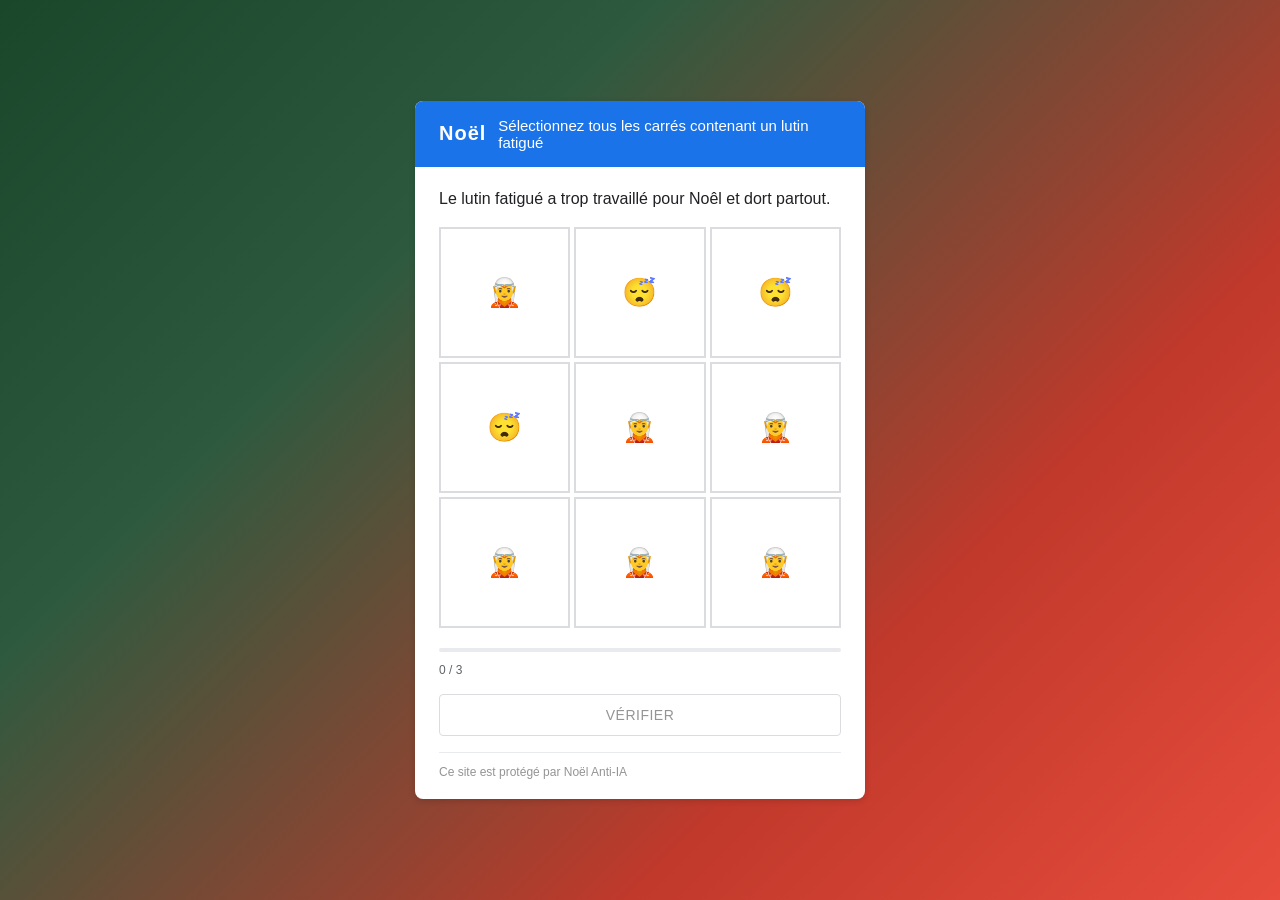
==== index.html @ 9c688a72 "base game" ====
<!DOCTYPE html>
<html lang="fr">
<head>
    <meta charset="UTF-8">
    <meta name="viewport" content="width=device-width, initial-scale=1.0">
    <title>Vérification de sécurité - Noël Anti-IA</title>
    <link rel="stylesheet" href="css/style.css">
</head>
<body>
    <div class="captcha-wrapper">
        <div class="captcha-card" id="captchaCard">
            <div class="captcha-header">
                <span class="captcha-logo">Noël</span>
                <span class="captcha-title" id="captchaTitle">Vérification de sécurité</span>
            </div>
            <div class="captcha-body">
                <div class="captcha-subtitle" id="captchaSubtitle"></div>
                <div class="captcha-content" id="captchaContent"></div>
            </div>
            <div class="captcha-footer">
                <div class="captcha-progress" id="captchaProgress">
                    <div class="progress-bar" id="progressBar">
                        <div class="progress-fill" id="progressFill"></div>
                    </div>
                    <span class="progress-text" id="progressText"></span>
                </div>
                <button class="captcha-verify-btn" id="verifyBtn" disabled>VÉRIFIER</button>
                <div class="captcha-recaptcha-branding">
                    <span>Ce site est protégé par Noël Anti-IA</span>
                </div>
            </div>
        </div>
        <div class="final-screen" id="finalScreen">
            <div class="final-card">
                <div class="final-icon">🎄</div>
                <h1 class="final-title">Vérification réussie !</h1>
                <p class="final-message">L'année dernière, beaucoup de gens ont utilisé l'IA pour répondre aux énigmes. J'ai donc mis un anti-IA !</p>
                <div class="riddle-placeholder">
                    <h2>🎅 Énigme de Noël 🎅</h2>
                    <p class="riddle-text">[L'énigme secrète apparaîtra ici]</p>
                    <textarea class="riddle-answer" placeholder="Votre réponse..." rows="3"></textarea>
                    <button class="riddle-submit-btn" id="riddleSubmitBtn">Soumettre</button>
                    <div class="riddle-feedback" id="riddleFeedback"></div>
                </div>
            </div>
        </div>
    </div>
    <script type="module" src="js/engine.js"></script>
</body>
</html>
---- css/style.css ----
* {
    margin: 0;
    padding: 0;
    box-sizing: border-box;
}

body {
    font-family: 'Roboto', 'Arial', sans-serif;
    background: linear-gradient(135deg, #1a472a 0%, #2d5a3f 30%, #c0392b 70%, #e74c3c 100%);
    min-height: 100vh;
    display: flex;
    justify-content: center;
    align-items: center;
    padding: 20px;
}

.captcha-wrapper {
    width: 100%;
    max-width: 450px;
    position: relative;
}

.captcha-card {
    background: #fff;
    border-radius: 8px;
    box-shadow: 0 2px 6px rgba(0, 0, 0, 0.15);
    overflow: hidden;
    transition: transform 0.3s ease, opacity 0.3s ease;
}

.captcha-card.shake {
    animation: shake 0.5s ease-in-out;
}

.captcha-card.success {
    animation: successPulse 0.6s ease-in-out;
}

.captcha-header {
    background: #1a73e8;
    color: #fff;
    padding: 16px 24px;
    display: flex;
    align-items: center;
    gap: 12px;
}

.captcha-logo {
    font-size: 20px;
    font-weight: 700;
    letter-spacing: 1px;
}

.captcha-title {
    font-size: 15px;
    font-weight: 400;
    flex: 1;
}

.captcha-body {
    padding: 20px 24px;
}

.captcha-subtitle {
    font-size: 16px;
    color: #202124;
    margin-bottom: 16px;
    line-height: 1.5;
}

.captcha-content {
    min-height: 100px;
}

.captcha-footer {
    padding: 0 24px 20px;
}

.captcha-progress {
    margin-bottom: 16px;
}

.progress-bar {
    width: 100%;
    height: 4px;
    background: #e8eaed;
    border-radius: 2px;
    overflow: hidden;
    margin-bottom: 8px;
}

.progress-fill {
    height: 100%;
    background: #1a73e8;
    border-radius: 2px;
    transition: width 0.4s ease;
    width: 0%;
}

.progress-text {
    font-size: 12px;
    color: #5f6368;
}

.captcha-verify-btn {
    width: 100%;
    padding: 12px 16px;
    background: #fff;
    border: 1px solid #dadce0;
    border-radius: 4px;
    font-size: 14px;
    font-weight: 500;
    color: #3c4043;
    cursor: pointer;
    transition: all 0.2s ease;
    text-transform: uppercase;
    letter-spacing: 0.5px;
}

.captcha-verify-btn:hover:not(:disabled) {
    background: #f8f9fa;
    box-shadow: 0 1px 6px rgba(32, 33, 36, 0.28);
}

.captcha-verify-btn:disabled {
    color: #949494;
    cursor: not-allowed;
}

.captcha-verify-btn.success-state {
    background: #1a73e8;
    color: #fff;
    border-color: #1a73e8;
}

.captcha-recaptcha-branding {
    margin-top: 16px;
    padding-top: 12px;
    border-top: 1px solid #e8eaed;
    display: flex;
    justify-content: space-between;
    align-items: center;
}

.captcha-recaptcha-branding span {
    font-size: 12px;
    color: #949494;
}

.error-message {
    background: #fce8e6;
    color: #d93025;
    padding: 12px 16px;
    border-radius: 4px;
    margin-top: 12px;
    font-size: 14px;
    animation: fadeIn 0.3s ease;
    border-left: 4px solid #d93025;
}

.success-message {
    background: #e8f5e9;
    color: #2e7d32;
    padding: 12px 16px;
    border-radius: 4px;
    margin-top: 12px;
    font-size: 14px;
    animation: fadeIn 0.3s ease;
    border-left: 4px solid #2e7d32;
    display: flex;
    align-items: center;
    gap: 8px;
}

.success-message::before {
    content: "\2714";
    font-size: 18px;
    font-weight: bold;
}

@keyframes shake {
    0%, 100% { transform: translateX(0); }
    10%, 30%, 50%, 70%, 90% { transform: translateX(-5px); }
    20%, 40%, 60%, 80% { transform: translateX(5px); }
}

@keyframes successPulse {
    0% { transform: scale(1); }
    30% { transform: scale(1.03); }
    60% { transform: scale(0.98); }
    100% { transform: scale(1); }
}

@keyframes fadeIn {
    from { opacity: 0; transform: translateY(-5px); }
    to { opacity: 1; transform: translateY(0); }
}

@keyframes fadeInUp {
    from { opacity: 0; transform: translateY(20px); }
    to { opacity: 1; transform: translateY(0); }
}

/* Checkbox styling */
.captcha-checkbox-container {
    display: flex;
    align-items: center;
    gap: 12px;
    padding: 16px;
    border: 2px solid #dadce0;
    border-radius: 4px;
    cursor: pointer;
    transition: border-color 0.2s ease;
}

.captcha-checkbox-container:hover {
    border-color: #1a73e8;
}

.captcha-checkbox {
    width: 24px;
    height: 24px;
    border: 2px solid #c1c1c1;
    border-radius: 4px;
    background: #fff;
    display: flex;
    align-items: center;
    justify-content: center;
    flex-shrink: 0;
    transition: all 0.2s ease;
}

.captcha-checkbox.checked {
    background: #1a73e8;
    border-color: #1a73e8;
}

.captcha-checkbox.checked::after {
    content: "\2714";
    color: #fff;
    font-size: 16px;
    font-weight: bold;
}

.captcha-checkbox-label {
    font-size: 14px;
    color: #202124;
    user-select: none;
}

/* Grid selection */
.captcha-grid {
    display: grid;
    grid-template-columns: repeat(3, 1fr);
    gap: 4px;
    margin-top: 16px;
}

.captcha-grid-item {
    aspect-ratio: 1;
    border: 2px solid #dadce0;
    cursor: pointer;
    display: flex;
    align-items: center;
    justify-content: center;
    font-size: 28px;
    transition: all 0.2s ease;
    background: #fff;
    user-select: none;
}

.captcha-grid-item:hover {
    border-color: #1a73e8;
    background: #f0f7ff;
}

.captcha-grid-item.selected {
    border-color: #1a73e8;
    background: #e8f0fe;
}

.captcha-grid-item.selected::after {
    content: "\2714";
    position: absolute;
    top: 2px;
    right: 4px;
    font-size: 14px;
    color: #1a73e8;
    font-weight: bold;
}

.captcha-grid-item {
    position: relative;
}

/* Slider */
.captcha-slider-container {
    padding: 20px 0;
}

.captcha-slider-track {
    position: relative;
    height: 40px;
    background: #e8eaed;
    border-radius: 24px;
    margin: 16px 0;
    overflow: hidden;
}

.captcha-slider-fill {
    height: 100%;
    background: linear-gradient(90deg, #1a73e8, #4285f4);
    border-radius: 24px;
    width: 0%;
    transition: width 0.1s ease;
}

.captcha-slider-text {
    position: absolute;
    top: 50%;
    left: 50%;
    transform: translate(-50%, -50%);
    font-size: 14px;
    color: #5f6368;
    pointer-events: none;
    white-space: nowrap;
}

.captcha-slider-thumb {
    position: absolute;
    top: 2px;
    left: 0;
    width: 36px;
    height: 36px;
    background: #fff;
    border: 2px solid #dadce0;
    border-radius: 50%;
    cursor: grab;
    display: flex;
    align-items: center;
    justify-content: center;
    font-size: 16px;
    box-shadow: 0 1px 4px rgba(0, 0, 0, 0.15);
    transition: border-color 0.2s ease, transform 0.1s ease;
    user-select: none;
}

.captcha-slider-thumb:hover {
    border-color: #1a73e8;
    transform: scale(1.1);
}

.captcha-slider-thumb:active {
    cursor: grabbing;
}

.captcha-slider-thumb::after {
    content: "\2192";
    color: #5f6368;
    font-size: 18px;
}

/* Text input */
.captcha-text-input {
    width: 100%;
    padding: 12px 16px;
    border: 1px solid #dadce0;
    border-radius: 4px;
    font-size: 14px;
    font-family: inherit;
    transition: border-color 0.2s ease, box-shadow 0.2s ease;
    margin-top: 16px;
}

.captcha-text-input:focus {
    outline: none;
    border-color: #1a73e8;
    box-shadow: 0 0 0 2px rgba(26, 115, 232, 0.2);
}

/* Final screen */
.final-screen {
    display: none;
    animation: fadeInUp 0.6s ease;
}

.final-screen.visible {
    display: block;
}

.final-card {
    background: #fff;
    border-radius: 12px;
    padding: 40px 32px;
    text-align: center;
    box-shadow: 0 4px 12px rgba(0, 0, 0, 0.2);
}

.final-icon {
    font-size: 64px;
    margin-bottom: 16px;
}

.final-title {
    font-size: 24px;
    color: #2e7d32;
    margin-bottom: 16px;
}

.final-message {
    font-size: 16px;
    color: #333;
    line-height: 1.6;
    margin-bottom: 24px;
}

.riddle-placeholder {
    background: #f8f9fa;
    border-radius: 8px;
    padding: 24px;
    margin-top: 24px;
}

.riddle-placeholder h2 {
    font-size: 20px;
    color: #c0392b;
    margin-bottom: 16px;
}

.riddle-text {
    font-size: 16px;
    color: #333;
    font-style: italic;
    margin-bottom: 16px;
    padding: 16px;
    background: #fff;
    border-radius: 4px;
    border-left: 4px solid #c0392b;
}

.riddle-answer {
    width: 100%;
    padding: 12px;
    border: 1px solid #dadce0;
    border-radius: 4px;
    font-size: 14px;
    font-family: inherit;
    resize: vertical;
    margin-bottom: 12px;
}

.riddle-answer:focus {
    outline: none;
    border-color: #1a73e8;
    box-shadow: 0 0 0 2px rgba(26, 115, 232, 0.2);
}

.riddle-submit-btn {
    padding: 12px 24px;
    background: #c0392b;
    color: #fff;
    border: none;
    border-radius: 4px;
    font-size: 14px;
    font-weight: 500;
    cursor: pointer;
    transition: background 0.2s ease;
}

.riddle-submit-btn:hover {
    background: #a93226;
}

.riddle-feedback {
    margin-top: 12px;
    font-size: 14px;
    min-height: 20px;
}

/* Canvas styling */
.captcha-canvas-container {
    margin-top: 16px;
    display: flex;
    justify-content: center;
}

.captcha-canvas-container canvas {
    border: 2px solid #dadce0;
    border-radius: 4px;
    cursor: pointer;
    max-width: 100%;
}

/* Responsive */
@media (max-width: 480px) {
    body {
        padding: 10px;
        align-items: flex-start;
        padding-top: 20px;
    }

    .captcha-header {
        padding: 12px 16px;
    }

    .captcha-logo {
        font-size: 16px;
    }

    .captcha-title {
        font-size: 13px;
    }

    .captcha-body {
        padding: 16px;
    }

    .captcha-subtitle {
        font-size: 14px;
    }

    .captcha-footer {
        padding: 0 16px 16px;
    }

    .final-card {
        padding: 24px 16px;
    }
}

/* Loading spinner */
.loading-spinner {
    display: flex;
    justify-content: center;
    align-items: center;
    padding: 40px;
}

.loading-spinner::after {
    content: "";
    width: 40px;
    height: 40px;
    border: 4px solid #e8eaed;
    border-top-color: #1a73e8;
    border-radius: 50%;
    animation: spin 0.8s linear infinite;
}

@keyframes spin {
    to { transform: rotate(360deg); }
}

/* Confetti */
.confetti-container {
    position: fixed;
    top: 0;
    left: 0;
    width: 100%;
    height: 100%;
    pointer-events: none;
    z-index: 1000;
}

.confetti-piece {
    position: absolute;
    width: 10px;
    height: 10px;
    top: -10px;
    animation: confettiFall 3s ease-out forwards;
}

@keyframes confettiFall {
    0% {
        transform: translateY(0) rotate(0deg);
        opacity: 1;
    }
    100% {
        transform: translateY(100vh) rotate(720deg);
        opacity: 0;
    }
}

/* Level 3 - Sniper Ferdinando */
.level3-game-container {
    position: relative;
    width: 100%;
    margin-top: 16px;
}

.level3-timer-bar {
    position: relative;
    width: 100%;
    height: 8px;
    background: #e8eaed;
    border-radius: 4px;
    margin-bottom: 12px;
    overflow: hidden;
}

.level3-timer-fill {
    height: 100%;
    background: #2e7d32;
    border-radius: 4px;
    transition: width 1s linear, background 0.3s ease;
    width: 100%;
}

.level3-timer-warning {
    background: #f9a825;
}

.level3-timer-critical {
    background: #d93025;
    animation: timerPulse 0.5s ease-in-out infinite;
}

@keyframes timerPulse {
    0%, 100% { opacity: 1; }
    50% { opacity: 0.5; }
}

.level3-timer-text {
    position: absolute;
    top: -24px;
    right: 0;
    font-size: 12px;
    font-weight: bold;
    color: #5f6368;
}

.level3-image-wrapper {
    position: relative;
    width: 100%;
    height: 350px;
    overflow: hidden;
    border: 2px solid #dadce0;
    border-radius: 4px;
    cursor: none;
    user-select: none;
    -webkit-user-select: none;
}

.level3-waldo-bg {
    width: 100%;
    height: 100%;
    object-fit: cover;
    position: absolute;
    top: 0;
    left: 0;
    transform-origin: center center;
    transition: transform 0.1s ease-out;
}

.level3-ferdinand {
    position: absolute;
    top: 0;
    left: 0;
    transform-origin: center center;
    pointer-events: none;
    z-index: 5;
}

.level3-scope-cursor {
    position: absolute;
    width: 100px;
    height: 100px;
    pointer-events: none;
    z-index: 10;
    transform: translate(-50%, -50%);
    background: radial-gradient(circle, transparent 48px, rgba(255, 0, 0, 0.3) 49px, rgba(255, 0, 0, 0.6) 50px, transparent 51px);
    border: 2px solid rgba(255, 0, 0, 0.8);
    border-radius: 50%;
    transition: none;
}

.level3-scope-cursor::before {
    content: '';
    position: absolute;
    top: 50%;
    left: -1000px;
    right: -1000px;
    height: 1px;
    background: rgba(255, 0, 0, 0.5);
    transform: translateY(-0.5px);
}

.level3-scope-cursor::after {
    content: '';
    position: absolute;
    left: 50%;
    top: -1000px;
    bottom: -1000px;
    width: 1px;
    background: rgba(255, 0, 0, 0.5);
    transform: translateX(-0.5px);
}

.level3-scope-dot {
    position: absolute;
    top: 50%;
    left: 50%;
    width: 4px;
    height: 4px;
    background: #ff0000;
    border-radius: 50%;
    transform: translate(-50%, -50%);
    z-index: 11;
    pointer-events: none;
}

.level3-instructions {
    margin-top: 8px;
    font-size: 12px;
    color: #5f6368;
    text-align: center;
}

.level3-error-msg {
    color: #d93025;
    text-align: center;
    padding: 40px;
    font-size: 14px;
}
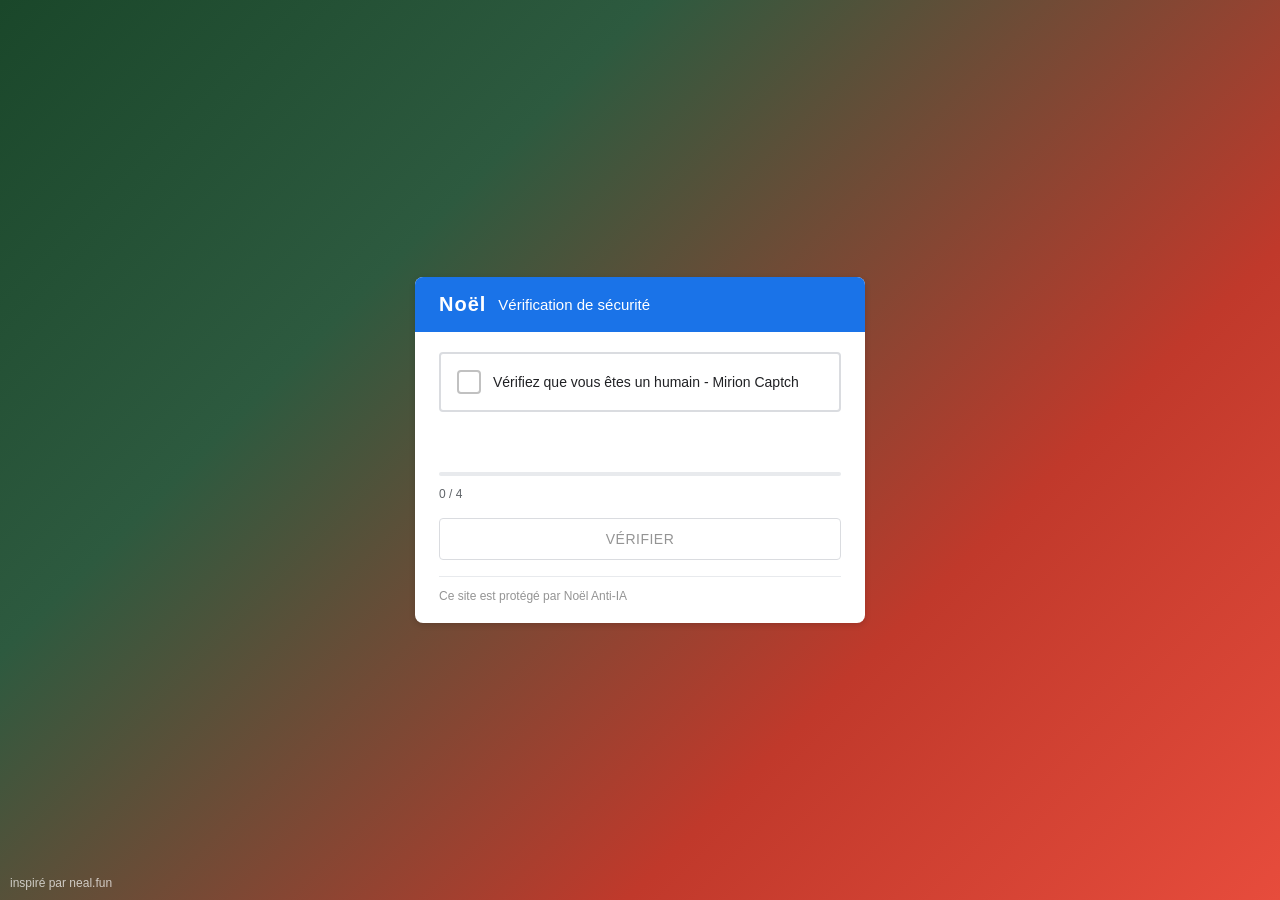
==== commit d9d770ca: "add level 0" ====
--- a/index.html
+++ b/index.html
@@ -15,7 +15,7 @@
             </div>
             <div class="captcha-body">
                 <div class="captcha-subtitle" id="captchaSubtitle"></div>
-                <div class="captcha-content" id="captchaContent"></div>
+                <div id="captchaContent"></div>
             </div>
             <div class="captcha-footer">
                 <div class="captcha-progress" id="captchaProgress">
@@ -45,6 +45,7 @@
             </div>
         </div>
     </div>
-    <script type="module" src="js/engine.js"></script>
+    <a href="https://neal.fun" class="inspiration-link" target="_blank" rel="noopener noreferrer">inspiré par neal.fun</a>
+    <script type="module" src="js/engine.js?v=2"></script>
 </body>
 </html>
--- a/css/style.css
+++ b/css/style.css
@@ -72,6 +72,10 @@
     min-height: 100px;
 }
 
+#captchaContent {
+    min-height: 100px;
+}
+
 .captcha-footer {
     padding: 0 24px 20px;
 }
@@ -142,6 +146,21 @@
     align-items: center;
 }
 
+.inspiration-link {
+    position: fixed;
+    bottom: 10px;
+    left: 10px;
+    font-size: 12px;
+    color: rgba(255, 255, 255, 0.7);
+    text-decoration: none;
+    font-family: 'Roboto', 'Arial', sans-serif;
+    transition: color 0.2s ease;
+}
+
+.inspiration-link:hover {
+    color: rgba(255, 255, 255, 0.9);
+}
+
 .captcha-recaptcha-branding span {
     font-size: 12px;
     color: #949494;
@@ -211,6 +230,7 @@
     border-radius: 4px;
     cursor: pointer;
     transition: border-color 0.2s ease;
+    background: #fff;
 }
 
 .captcha-checkbox-container:hover {
@@ -640,24 +660,30 @@
     -webkit-user-select: none;
 }
 
-.level3-waldo-bg {
-    width: 100%;
-    height: 100%;
-    object-fit: cover;
+.level3-transform-container {
     position: absolute;
     top: 0;
     left: 0;
-    transform-origin: center center;
-    transition: transform 0.1s ease-out;
+    transform-origin: 0 0;
+    will-change: transform;
+    transform: translateZ(0);
+    -webkit-transform: translateZ(0);
+}
+
+.level3-waldo-bg {
+    display: block;
+    pointer-events: none;
+    user-select: none;
+    image-rendering: auto;
 }
 
 .level3-ferdinand {
     position: absolute;
     top: 0;
     left: 0;
-    transform-origin: center center;
     pointer-events: none;
     z-index: 5;
+    image-rendering: auto;
 }
 
 .level3-scope-cursor {
@@ -715,6 +741,32 @@
     text-align: center;
 }
 
+.level3-help-section {
+    display: flex;
+    align-items: center;
+    justify-content: center;
+    gap: 10px;
+    padding: 8px 12px;
+    background: #f8f9fa;
+    border: 1px solid #e8eaed;
+    border-radius: 4px;
+    margin-bottom: 12px;
+    font-size: 13px;
+    color: #5f6368;
+}
+
+.level3-help-section .level3-help-text {
+    flex: 1;
+    line-height: 1.4;
+}
+
+.level3-help-section .level3-help-img {
+    width: 50px;
+    height: auto;
+    flex-shrink: 0;
+    image-rendering: auto;
+}
+
 .level3-error-msg {
     color: #d93025;
     text-align: center;
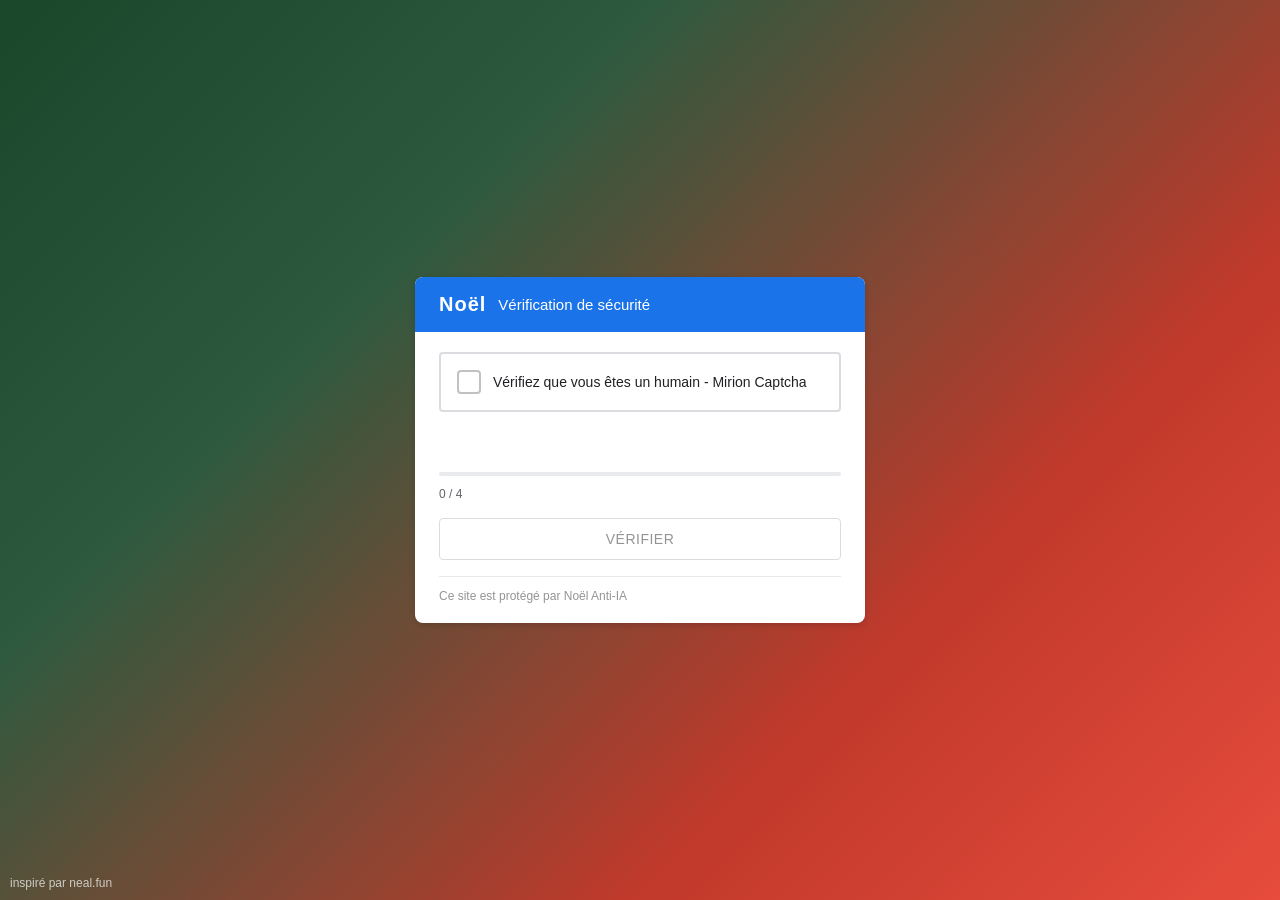
==== commit a7c8a39e: "updat level2 plus chiffrement" ====
--- a/index.html
+++ b/index.html
@@ -36,11 +36,10 @@
                 <h1 class="final-title">Vérification réussie !</h1>
                 <p class="final-message">L'année dernière, beaucoup de gens ont utilisé l'IA pour répondre aux énigmes. J'ai donc mis un anti-IA !</p>
                 <div class="riddle-placeholder">
+                    <div class="riddle-placeholder">
                     <h2>🎅 Énigme de Noël 🎅</h2>
-                    <p class="riddle-text">[L'énigme secrète apparaîtra ici]</p>
-                    <textarea class="riddle-answer" placeholder="Votre réponse..." rows="3"></textarea>
-                    <button class="riddle-submit-btn" id="riddleSubmitBtn">Soumettre</button>
-                    <div class="riddle-feedback" id="riddleFeedback"></div>
+                    <p class="riddle-text" id="riddleText">Accès verrouillé.</p>
+                </div>
                 </div>
             </div>
         </div>
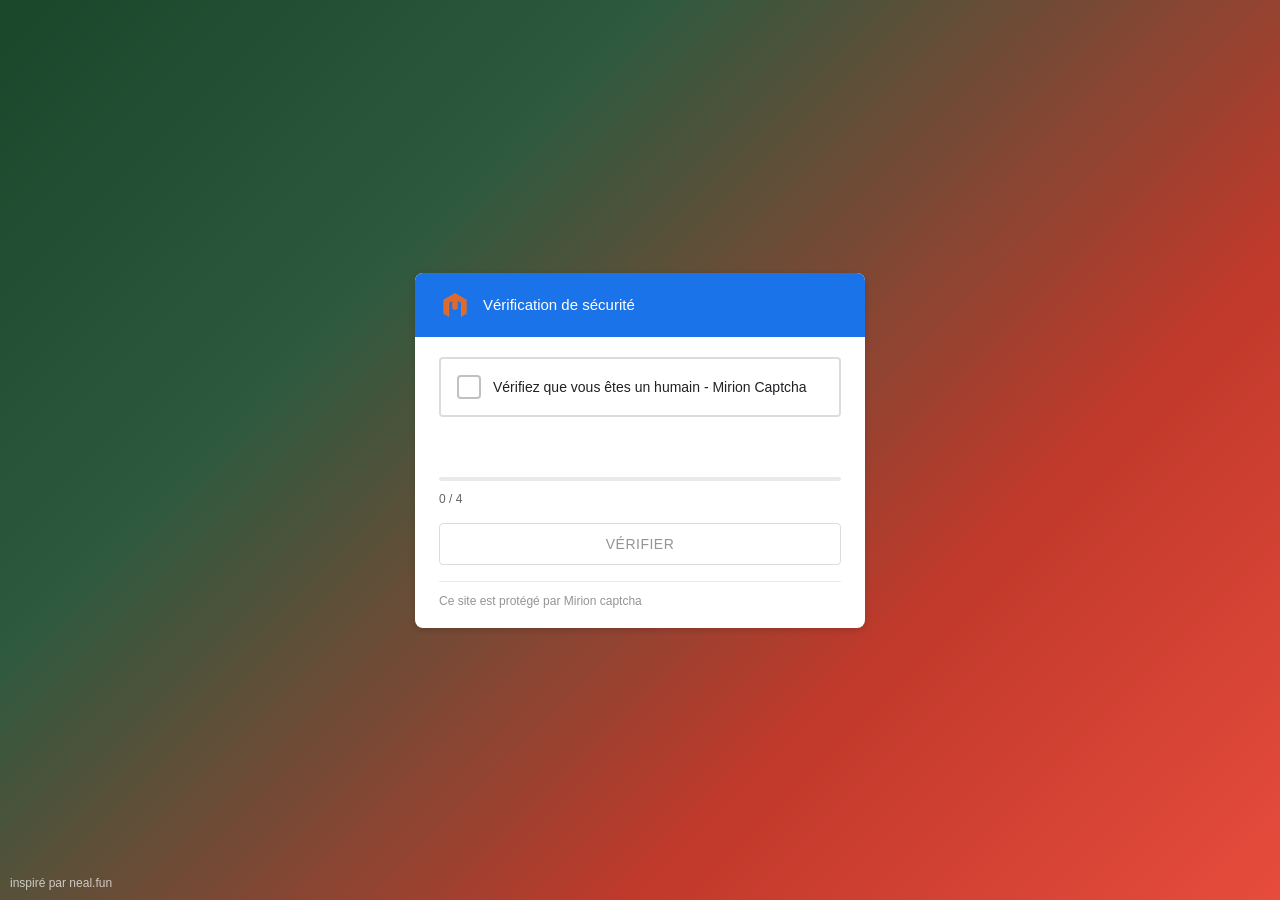
==== commit 312f97c9: "final bug fix" ====
--- a/index.html
+++ b/index.html
@@ -3,14 +3,14 @@
 <head>
     <meta charset="UTF-8">
     <meta name="viewport" content="width=device-width, initial-scale=1.0">
-    <title>Vérification de sécurité - Noël Anti-IA</title>
+    <title>Enigme noel 2026</title>
     <link rel="stylesheet" href="css/style.css">
 </head>
 <body>
     <div class="captcha-wrapper">
         <div class="captcha-card" id="captchaCard">
             <div class="captcha-header">
-                <span class="captcha-logo">Noël</span>
+                <img src="asset/mirion_technologies_inc_logo.png" alt="Logo" class="captcha-logo-img">
                 <span class="captcha-title" id="captchaTitle">Vérification de sécurité</span>
             </div>
             <div class="captcha-body">
@@ -26,7 +26,7 @@
                 </div>
                 <button class="captcha-verify-btn" id="verifyBtn" disabled>VÉRIFIER</button>
                 <div class="captcha-recaptcha-branding">
-                    <span>Ce site est protégé par Noël Anti-IA</span>
+                    <span>Ce site est protégé par Mirion captcha</span>
                 </div>
             </div>
         </div>
@@ -34,10 +34,9 @@
             <div class="final-card">
                 <div class="final-icon">🎄</div>
                 <h1 class="final-title">Vérification réussie !</h1>
-                <p class="final-message">L'année dernière, beaucoup de gens ont utilisé l'IA pour répondre aux énigmes. J'ai donc mis un anti-IA !</p>
                 <div class="riddle-placeholder">
                     <div class="riddle-placeholder">
-                    <h2>🎅 Énigme de Noël 🎅</h2>
+                    <h2> Énigme de Noël </h2>
                     <p class="riddle-text" id="riddleText">Accès verrouillé.</p>
                 </div>
                 </div>
--- a/css/style.css
+++ b/css/style.css
@@ -18,6 +18,12 @@
     width: 100%;
     max-width: 450px;
     position: relative;
+}
+.captcha-logo-img {
+    height: 32px;
+    width: auto;
+    object-fit: contain;
+    display: block;
 }
 
 .captcha-card {
